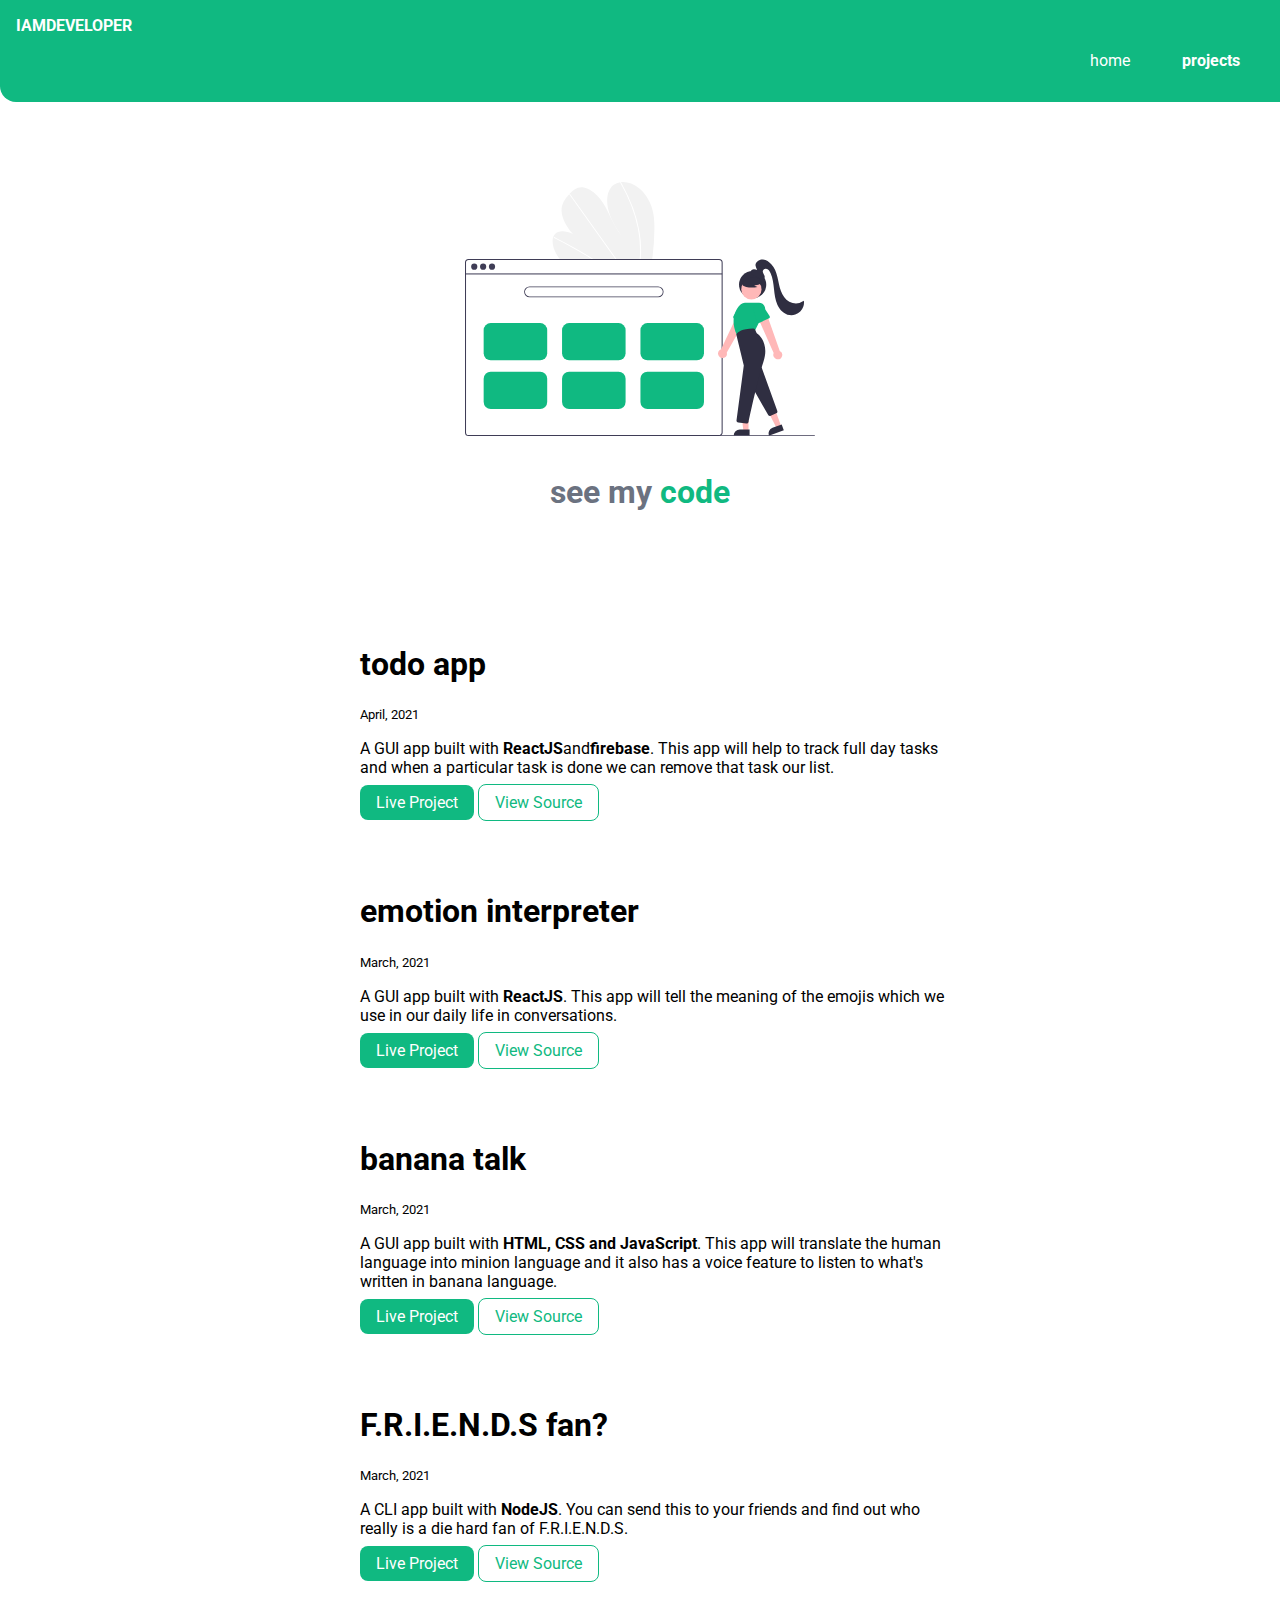
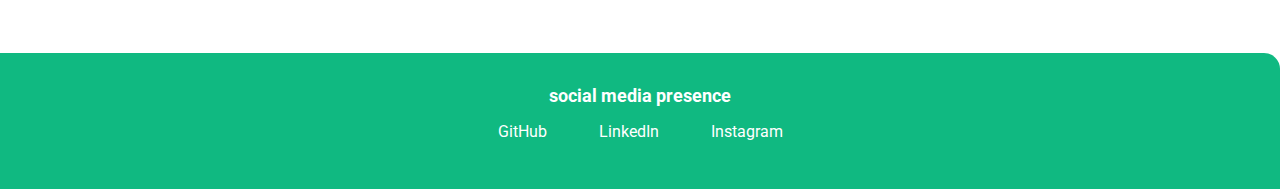
==== projects.html @ 9d8c52c2 "added a new project" ====
<!DOCTYPE html>
<html lang="en" dir="ltr">
  <head>
    <meta charset="utf-8" />
    <meta name="viewport" content="width=device-width, initial-scale=1.0" />
    <title>projects | nikitaagarwal</title>
    <link rel="stylesheet" href="styles.css" />
  </head>

  <body>
    <nav class="navigation container">
      <div class="nav-brand">
        IAMDEVELOPER
      </div>
      <ul class="list-non-bullet nav-pills">
        <li class="list-item-inline">
          <a class="link" href="index.html">home</a>
        </li>
        <li class="list-item-inline">
          <a class="link link-active" href="projects.html">projects</a>
        </li>
      </ul>
    </nav>

    <header class="hero">
      <img class="hero-image" src="images/portfolio.svg" />
      <h1 class="hero-heading">
        see my
        <span class="heading-inverted">code</span>
      </h1>
    </header>

    <ul class="list-non-bullet">
      <li>
        <div class="container container-centered">
          <h1 style="margin-top: 5rem;">todo app</h1>
          <small>April, 2021</small>
          <p>
            A GUI app built with
            <strong>ReactJS</strong>and<strong>firebase</strong>. This app will
            help to track full day tasks and when a particular task is done we
            can remove that task our list.
          </p>
          <a
            target="_blank"
            class="link link-primary"
            href="https://todoapp-d4fbc.web.app/"
          >
            Live Project</a
          >
          <a
            target="_blank"
            class="link link-secondary"
            href="https://github.com/29nikita/todo-app"
          >
            View Source</a
          >
        </div>
      </li>
      <li>
        <div class="container container-centered">
          <h1 style="margin-top: 5rem;">emotion interpreter</h1>
          <small>March, 2021</small>
          <p>
            A GUI app built with <strong>ReactJS</strong>. This app will tell
            the meaning of the emojis which we use in our daily life in
            conversations.
          </p>
          <a
            target="_blank"
            class="link link-primary"
            href="https://emoticons-interpreter.netlify.app"
          >
            Live Project</a
          >
          <a
            target="_blank"
            class="link link-secondary"
            href="https://github.com/29nikita/emotion-interpreter"
          >
            View Source</a
          >
        </div>
      </li>
      <li>
        <div class="container container-centered">
          <h1 style="margin-top: 5rem;">banana talk</h1>
          <small>March, 2021</small>
          <p>
            A GUI app built with <strong>HTML, CSS and JavaScript</strong>. This
            app will translate the human language into minion language and it
            also has a voice feature to listen to what's written in banana
            language.
          </p>
          <a
            target="_blank"
            class="link link-primary"
            href="https://bananatranslationpractice.netlify.app/"
          >
            Live Project</a
          >
          <a
            target="_blank"
            class="link link-secondary"
            href="https://github.com/29nikita/banana-speak-practice"
          >
            View Source</a
          >
        </div>
      </li>
      <li>
        <div class="container container-centered">
          <h1 style="margin-top: 5rem;">F.R.I.E.N.D.S fan?</h1>
          <small>March, 2021</small>
          <p>
            A CLI app built with <strong>NodeJS</strong>. You can send this to
            your friends and find out who really is a die hard fan of
            F.R.I.E.N.D.S.
          </p>
          <a
            target="_blank"
            class="link link-primary"
            href="https://replit.com/@29nikita/friends-quiz?embed=1&output=1"
          >
            Live Project</a
          >
          <a
            target="_blank"
            class="link link-secondary"
            href="https://github.com/29nikita/friends-quiz"
          >
            View Source</a
          >
        </div>
      </li>
    </ul>

    <footer class="footer">
      <div class="footer-header">
        social media presence
      </div>
      <ul class="social-links list-non-bullet">
        <li class="list-item-inline">
          <a target="_blank" class="link" href="https://github.com/29nikita"
            >GitHub</a
          >
        </li>
        <li class="list-item-inline">
          <a
            target="_blank"
            class="link"
            href="https://www.linkedin.com/in/nikita-agarwal-443453118/"
            >LinkedIn</a
          >
        </li>
        <li class="list-item-inline">
          <a
            target="_blank"
            class="link"
            href="https://www.instagram.com/_agarwal_nikita_/"
            >Instagram</a
          >
        </li>
      </ul>
    </footer>
  </body>
</html>
---- styles.css ----
@import url("https://fonts.googleapis.com/css2?family=Roboto:wght@400;700&display=swap");

:root {
  --primary-color: #10b981;
  --dark-gray: #6b7280;
  --off-white: #f3f4f6;
  --text-color: #536162;
}

body {
  font-family: "Roboto", sans-serif;
  margin: 0px;
}

hr {
  margin: 2rem 0rem;
}

.container {
  padding-left: 1rem;
  padding-right: 1rem;
}

.container-centered {
  margin: auto;
  max-width: 600px;
}

.link {
  box-sizing: border-box;
  text-decoration: none;
  padding: 0.5rem 1rem;
  margin-top: 5rem;
  margin-bottom: 1rem;
}

.link-primary {
  background-color: var(--primary-color);
  border-radius: 0.5rem;
  color: white;
}

.link-secondary {
  color: var(--primary-color);
  border-radius: 0.5rem;
  border: 1px solid var(--primary-color);
}

.list-non-bullet {
  list-style: none;
}

.list-item-inline {
  display: inline;
  padding: 0rem 0.5rem;
}

.navigation {
  background-color: var(--primary-color);
  color: white;
  padding: 1rem;
  border-bottom-left-radius: 1rem;
}

.navigation .nav-brand {
  font-weight: bold;
}

.nav-pills {
  text-align: right;
}

.navigation .link {
  color: white;
}

.navigation .link-active {
  font-weight: bold;
}

.hero {
  padding: 2rem;
  padding-top: 5rem;
}

.hero .hero-image {
  max-width: 350px;
  display: block;
  margin: auto;
}

.hero .hero-heading {
  padding-top: 1rem;
  color: var(--dark-gray);
  text-align: center;
}

.heading-inverted {
  color: var(--primary-color);
}

.section {
  padding: 2rem;
}

.section h1 {
  text-align: center;
}

.ow {
  background-color: var(--off-white);
}

.footer {
  background-color: var(--primary-color);
  padding: 2rem 1rem;
  text-align: center;
  color: white;
  border-top-right-radius: 1rem;
  margin-top: 5rem;
}

.footer .link {
  color: white;
}

.footer .footer-header {
  font-weight: bold;
  font-size: large;
}

.footer ul {
  padding-inline-start: 0px;
}

.blog-heading {
  margin-left: auto;
  margin-right: auto;
  max-width: 42rem;
  padding: 2.625rem 1.3125rem;
  font-weight: lighter;
}

.blog-heading .blog-content {
  color: var(--text-color);
  font-weight: normal;
}
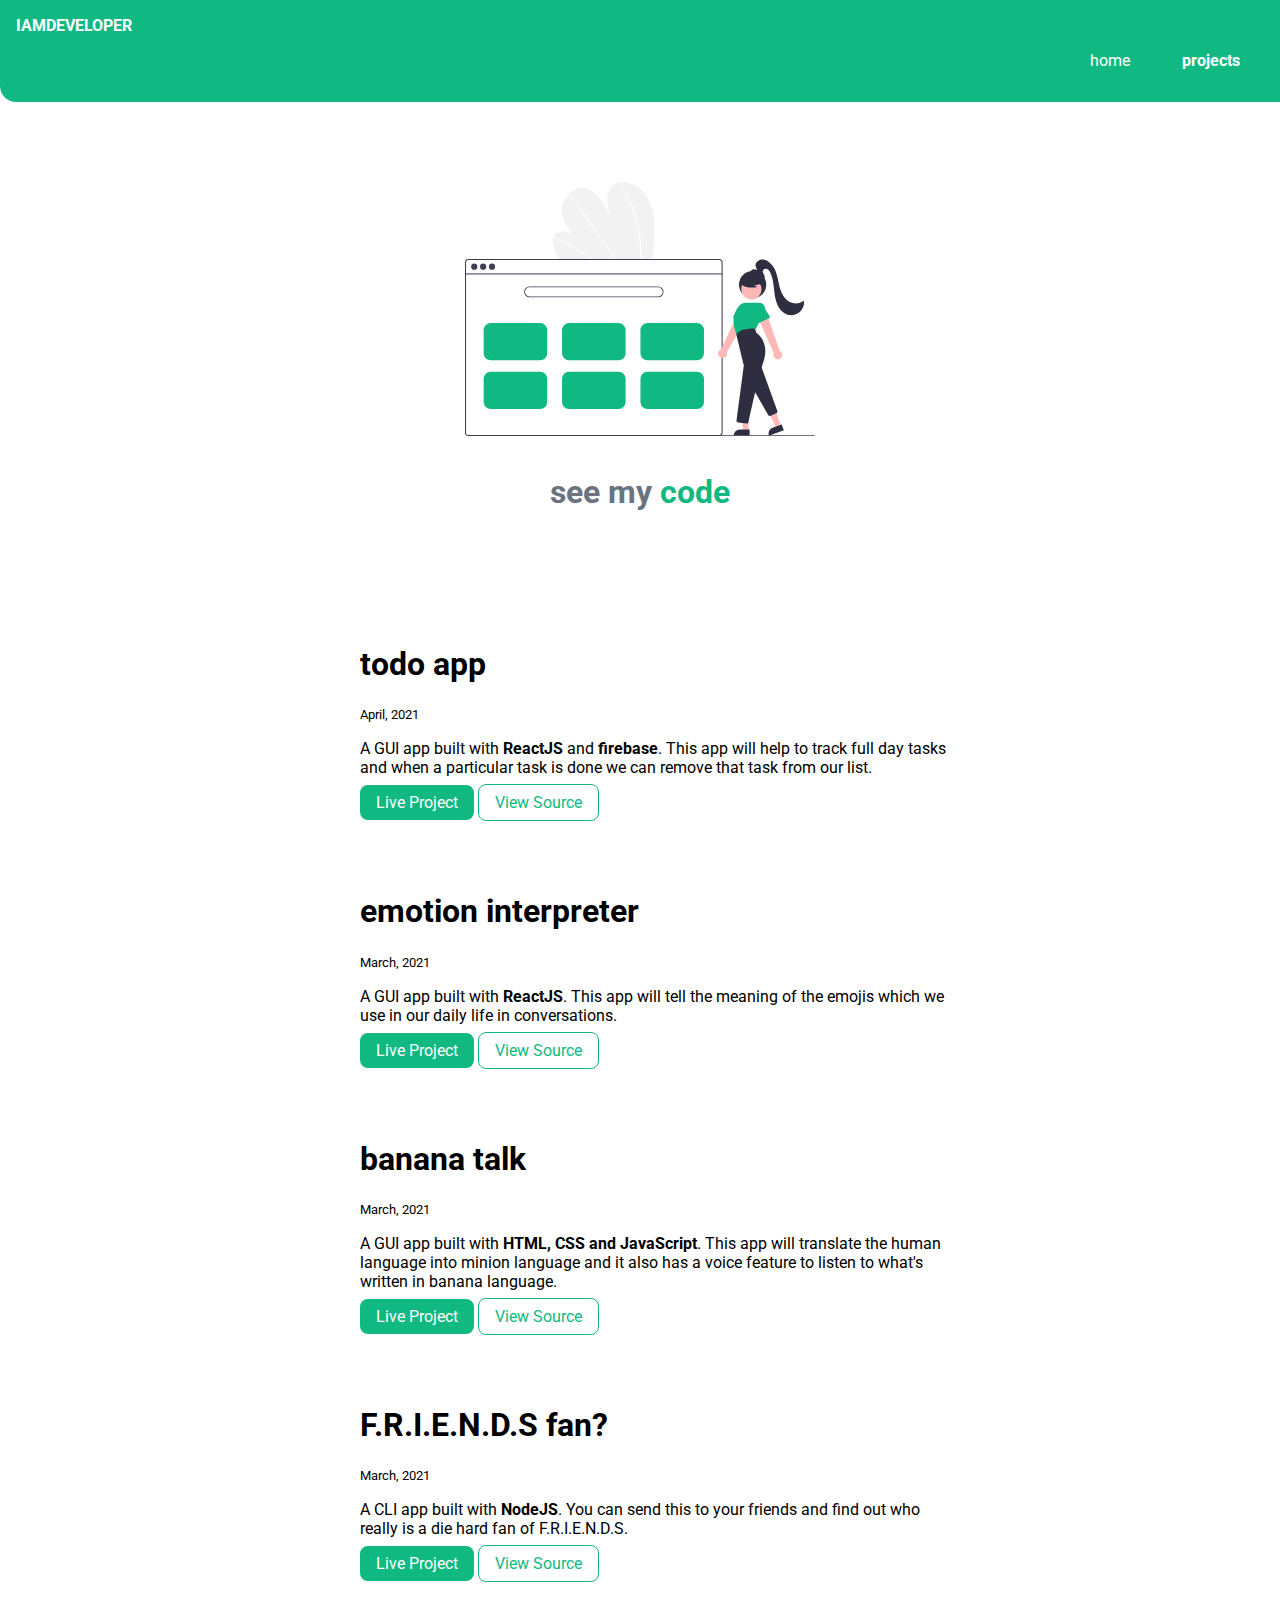
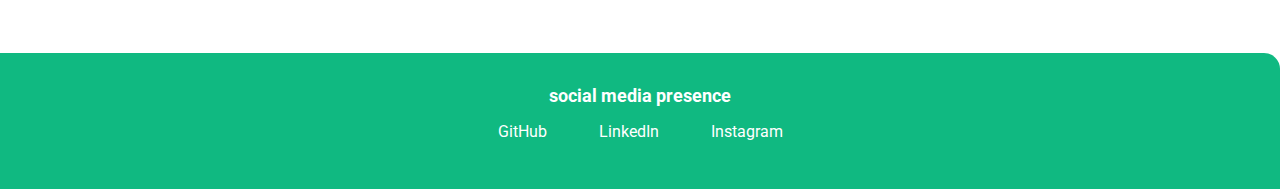
==== commit f7ac0fdd: "some minor changes" ====
--- a/projects.html
+++ b/projects.html
@@ -37,9 +37,9 @@
           <small>April, 2021</small>
           <p>
             A GUI app built with
-            <strong>ReactJS</strong>and<strong>firebase</strong>. This app will
-            help to track full day tasks and when a particular task is done we
-            can remove that task our list.
+            <strong>ReactJS</strong> and <strong> firebase</strong>. This app
+            will help to track full day tasks and when a particular task is done
+            we can remove that task from our list.
           </p>
           <a
             target="_blank"
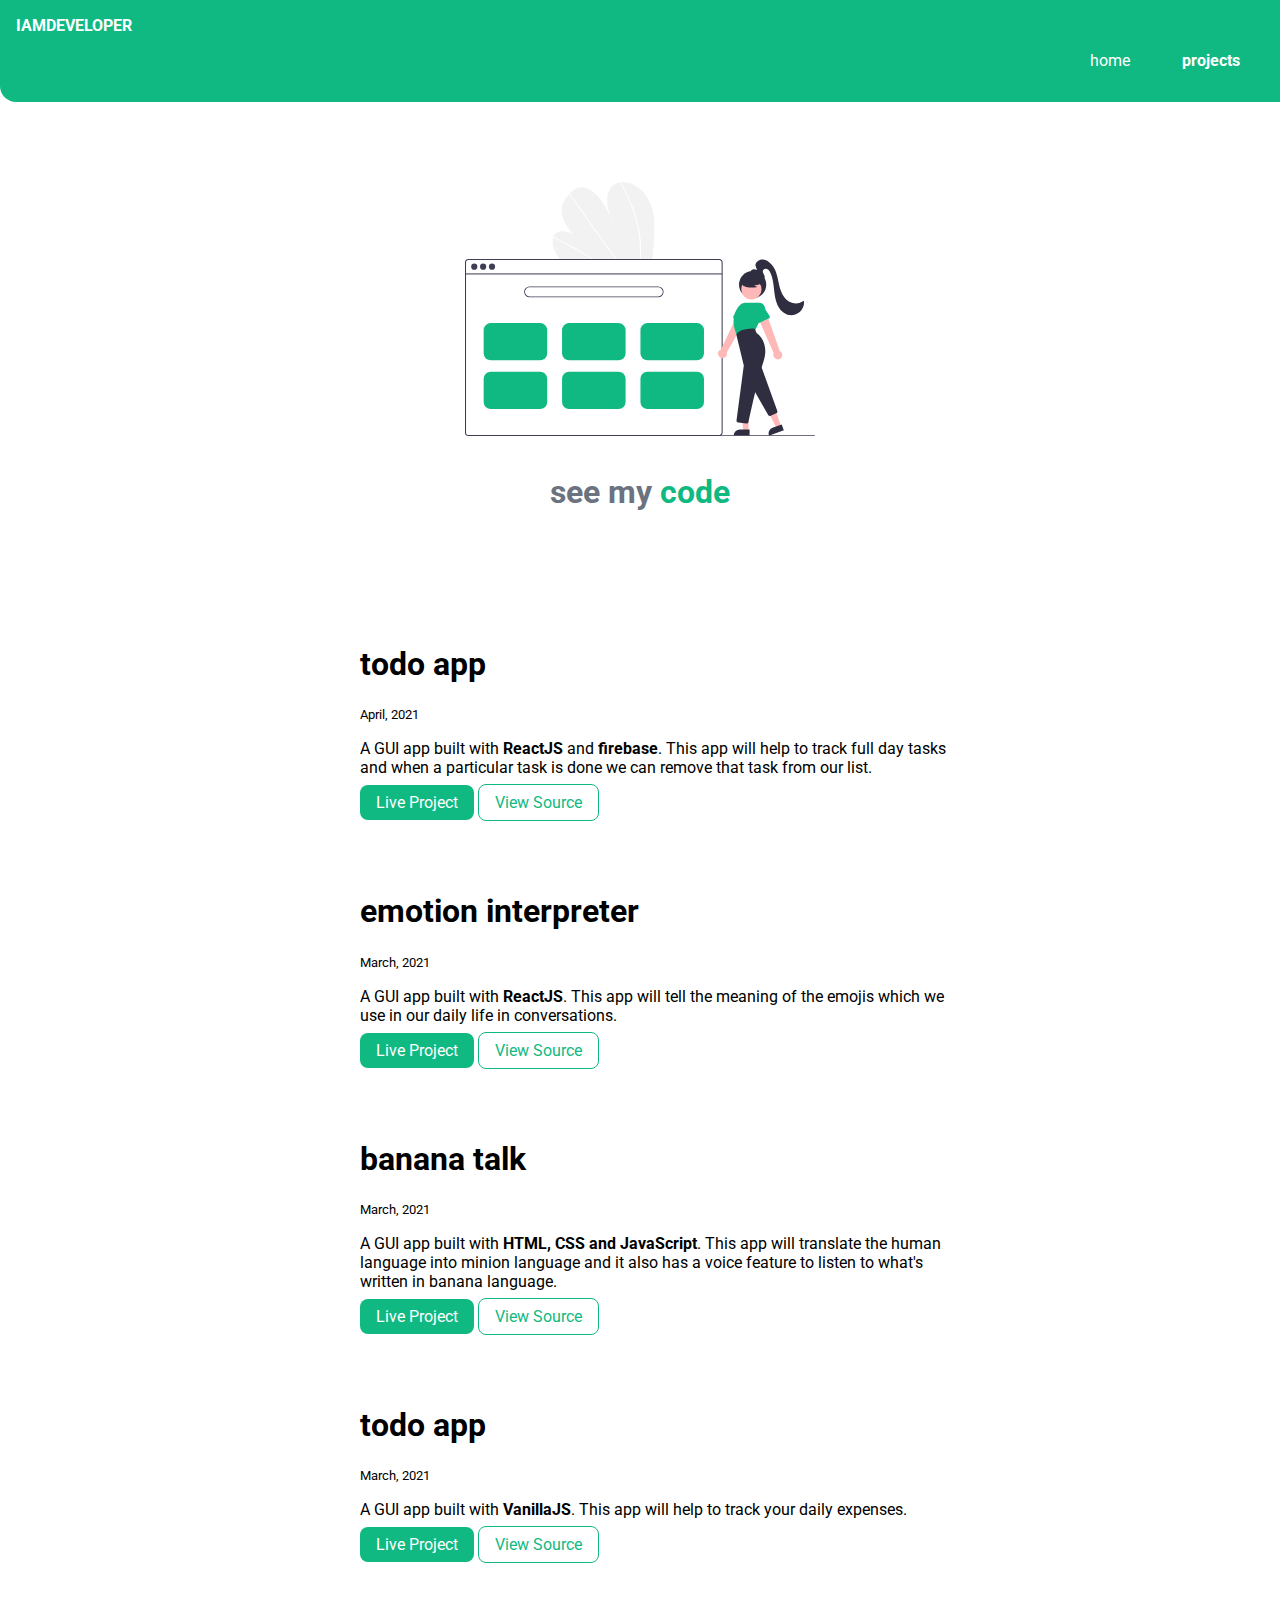
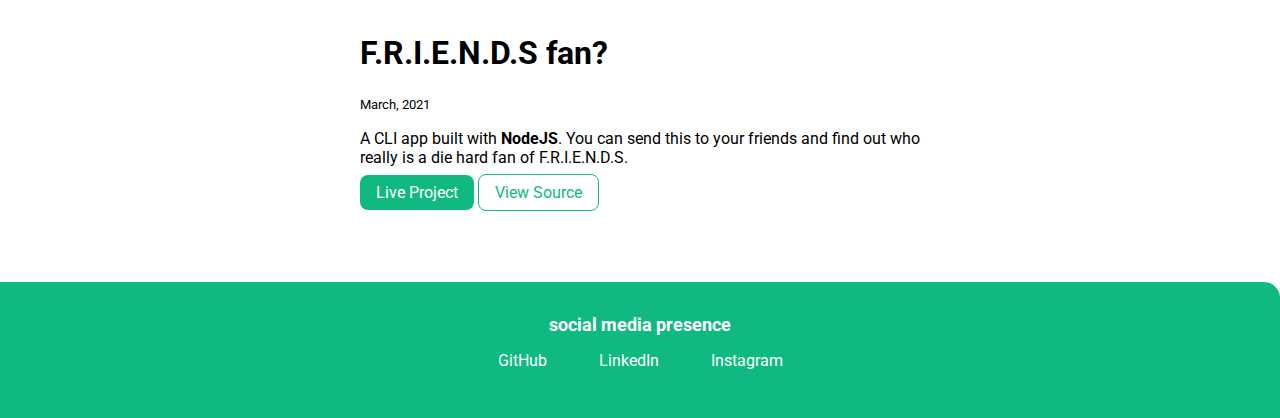
==== commit 425ec971: "added a new project" ====
--- a/projects.html
+++ b/projects.html
@@ -108,6 +108,31 @@
           >
         </div>
       </li>
+	  <li>
+        <div class="container container-centered">
+          <h1 style="margin-top: 5rem;">todo app</h1>
+          <small>March, 2021</small>
+          <p>
+            A GUI app built with
+            <strong>VanillaJS</strong>. This app
+            will help to track your daily expenses.
+          </p>
+          <a
+            target="_blank"
+            class="link link-primary"
+            href="https://expensetrackervanillajs.netlify.app/"
+          >
+            Live Project</a
+          >
+          <a
+            target="_blank"
+            class="link link-secondary"
+            href="https://github.com/29nikita/expense-tracker"
+          >
+            View Source</a
+          >
+        </div>
+      </li>
       <li>
         <div class="container container-centered">
           <h1 style="margin-top: 5rem;">F.R.I.E.N.D.S fan?</h1>
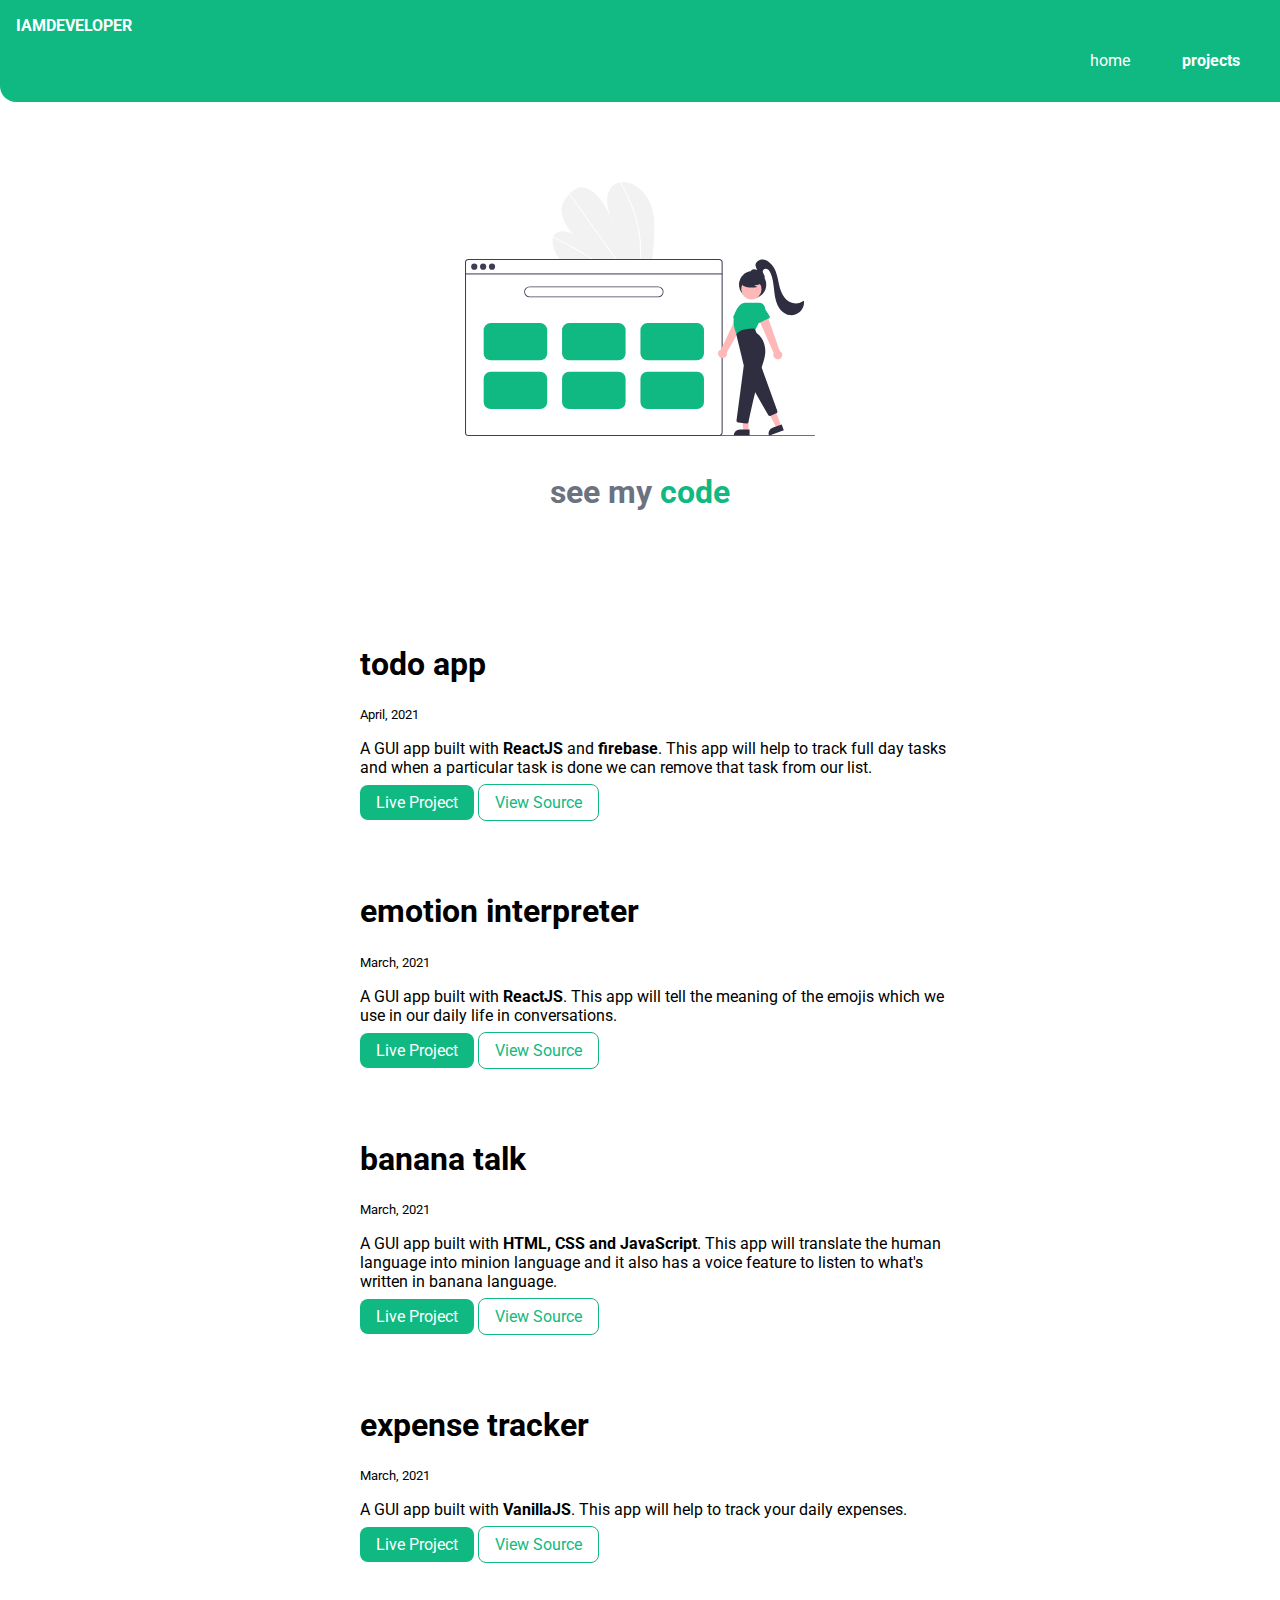
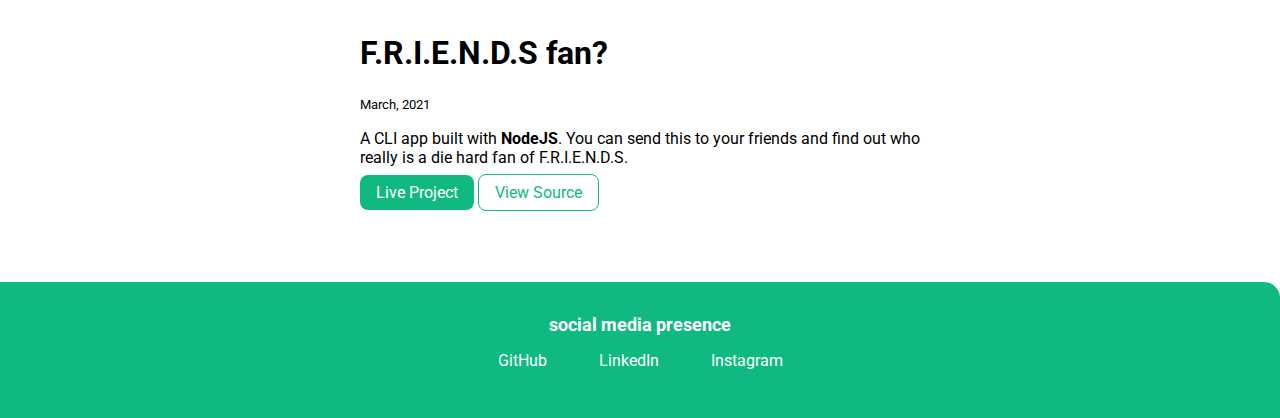
==== commit db63f16a: "minor changes" ====
--- a/projects.html
+++ b/projects.html
@@ -108,14 +108,14 @@
           >
         </div>
       </li>
-	  <li>
+      <li>
         <div class="container container-centered">
-          <h1 style="margin-top: 5rem;">todo app</h1>
+          <h1 style="margin-top: 5rem;">expense tracker</h1>
           <small>March, 2021</small>
           <p>
             A GUI app built with
-            <strong>VanillaJS</strong>. This app
-            will help to track your daily expenses.
+            <strong>VanillaJS</strong>. This app will help to track your daily
+            expenses.
           </p>
           <a
             target="_blank"
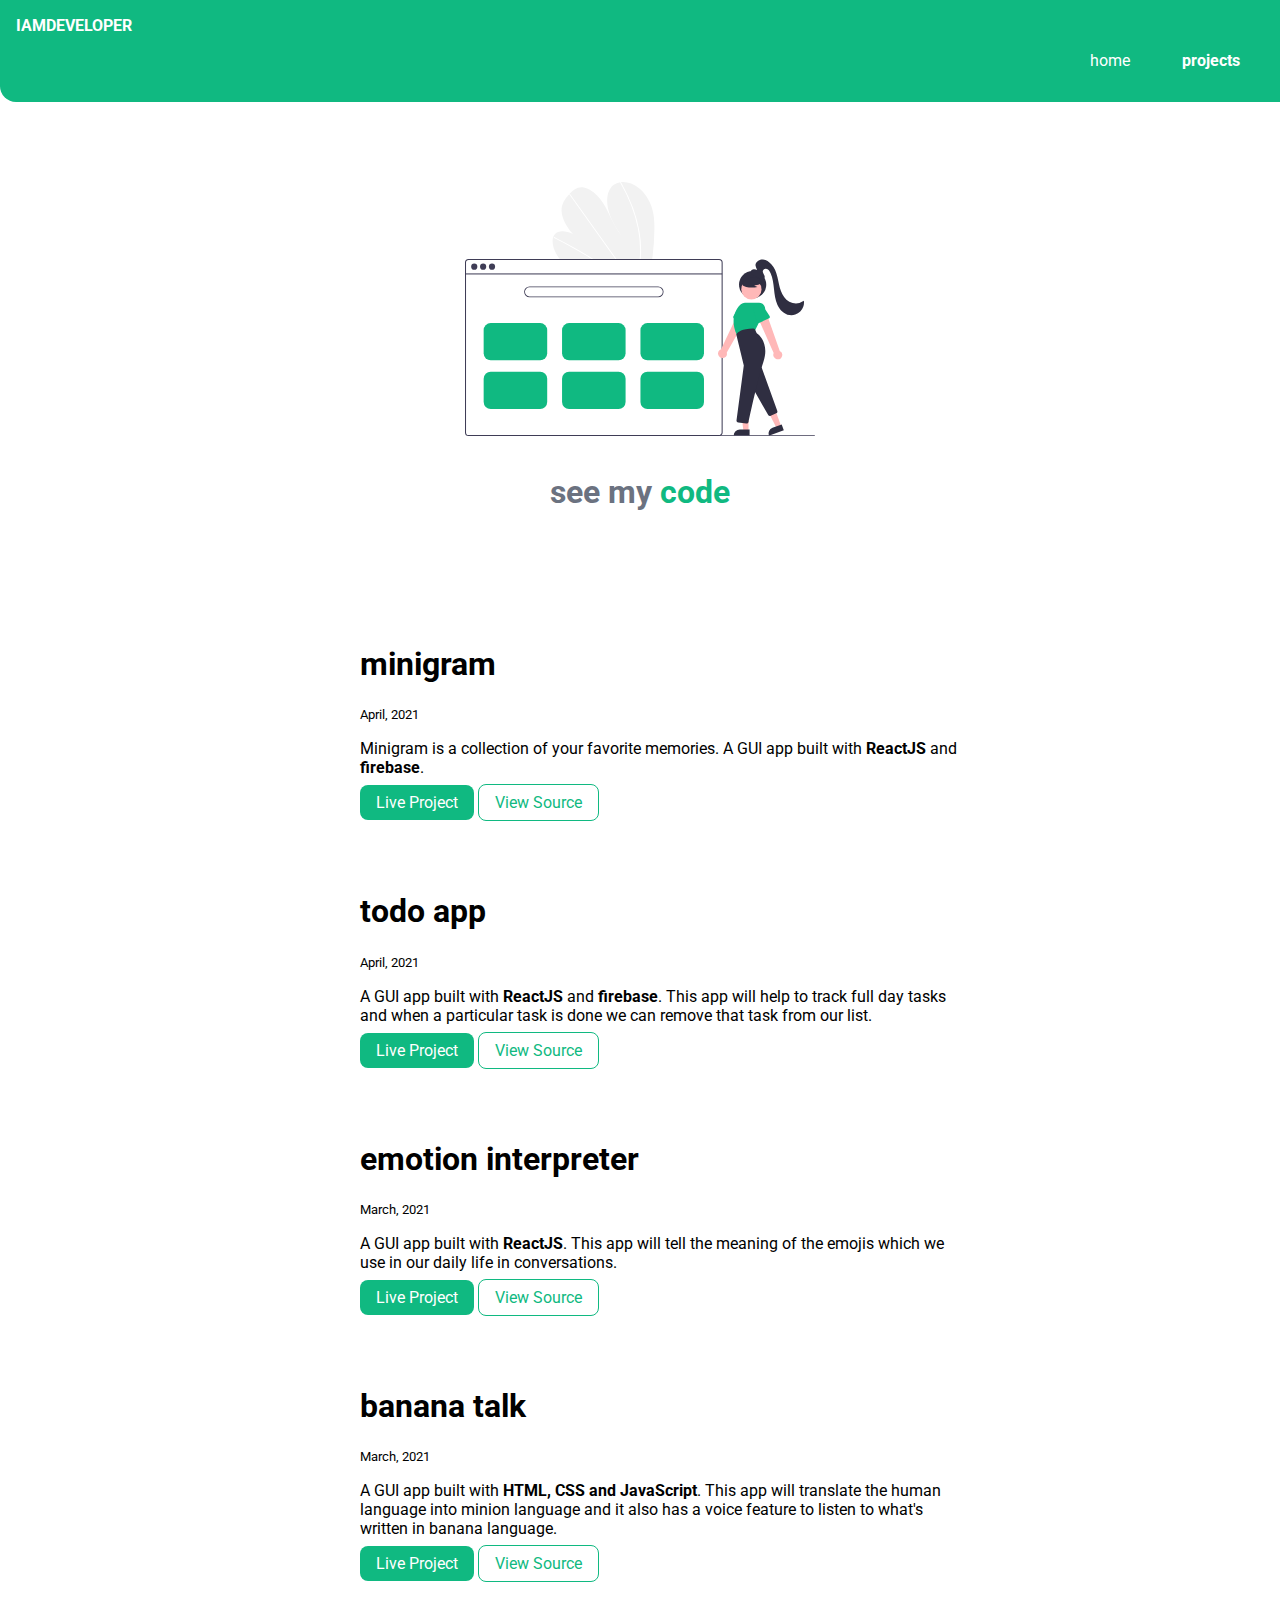
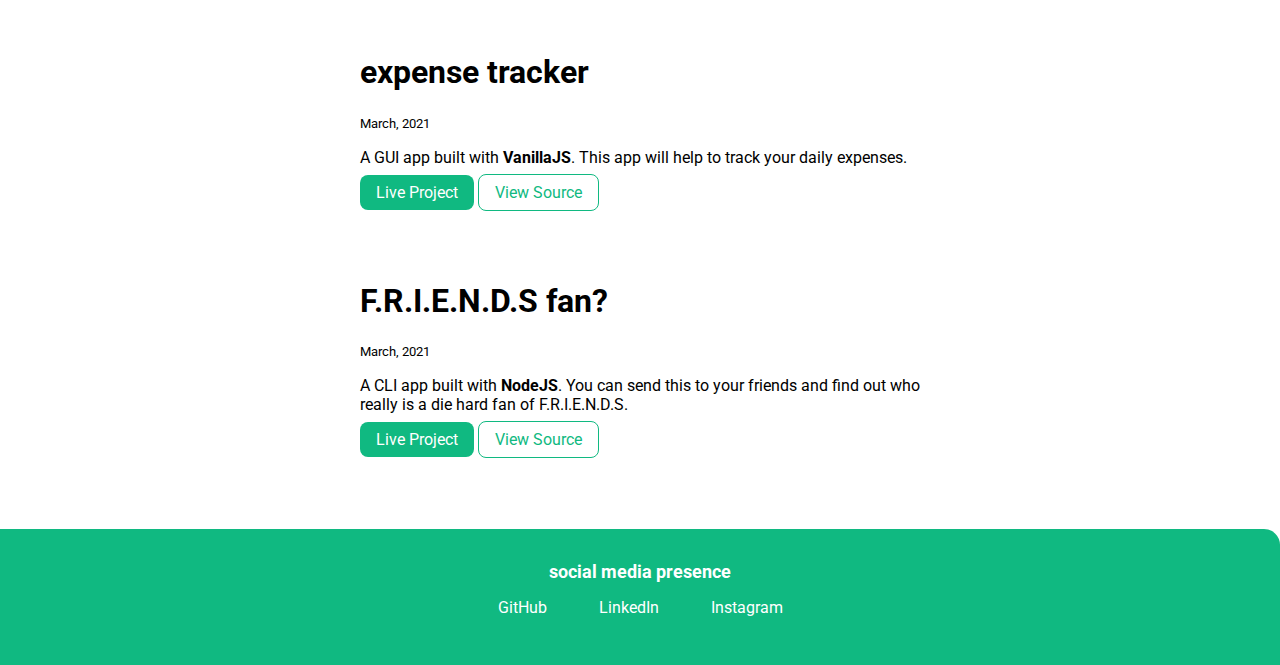
==== commit 2a7b1ec9: "added a new project" ====
--- a/projects.html
+++ b/projects.html
@@ -33,6 +33,31 @@
     <ul class="list-non-bullet">
       <li>
         <div class="container container-centered">
+          <h1 style="margin-top: 5rem;">minigram</h1>
+          <small>April, 2021</small>
+          <p>
+            Minigram is a collection of your favorite memories. A GUI app built
+            with
+            <strong>ReactJS</strong> and <strong> firebase</strong>.
+          </p>
+          <a
+            target="_blank"
+            class="link link-primary"
+            href="https://mim-e34db.web.app/"
+          >
+            Live Project</a
+          >
+          <a
+            target="_blank"
+            class="link link-secondary"
+            href="https://github.com/29nikita/minigram"
+          >
+            View Source</a
+          >
+        </div>
+      </li>
+      <li>
+        <div class="container container-centered">
           <h1 style="margin-top: 5rem;">todo app</h1>
           <small>April, 2021</small>
           <p>
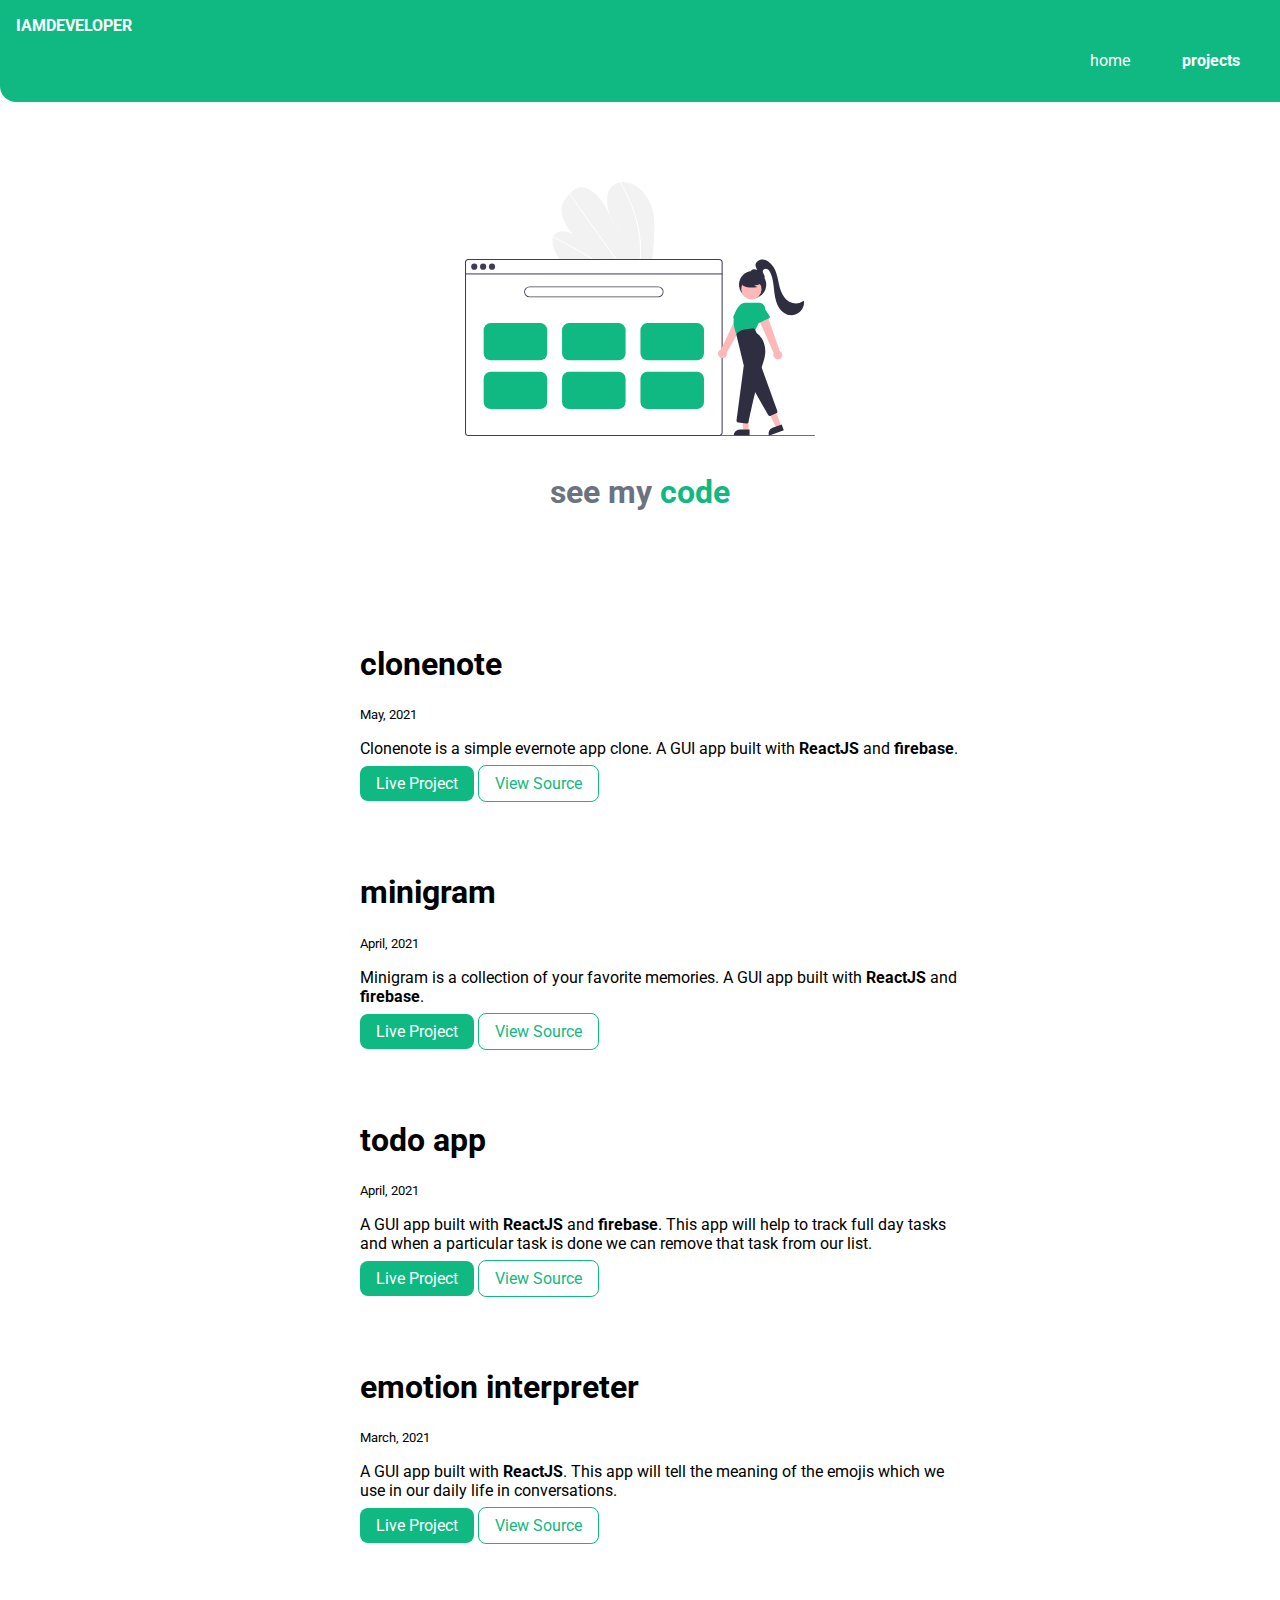
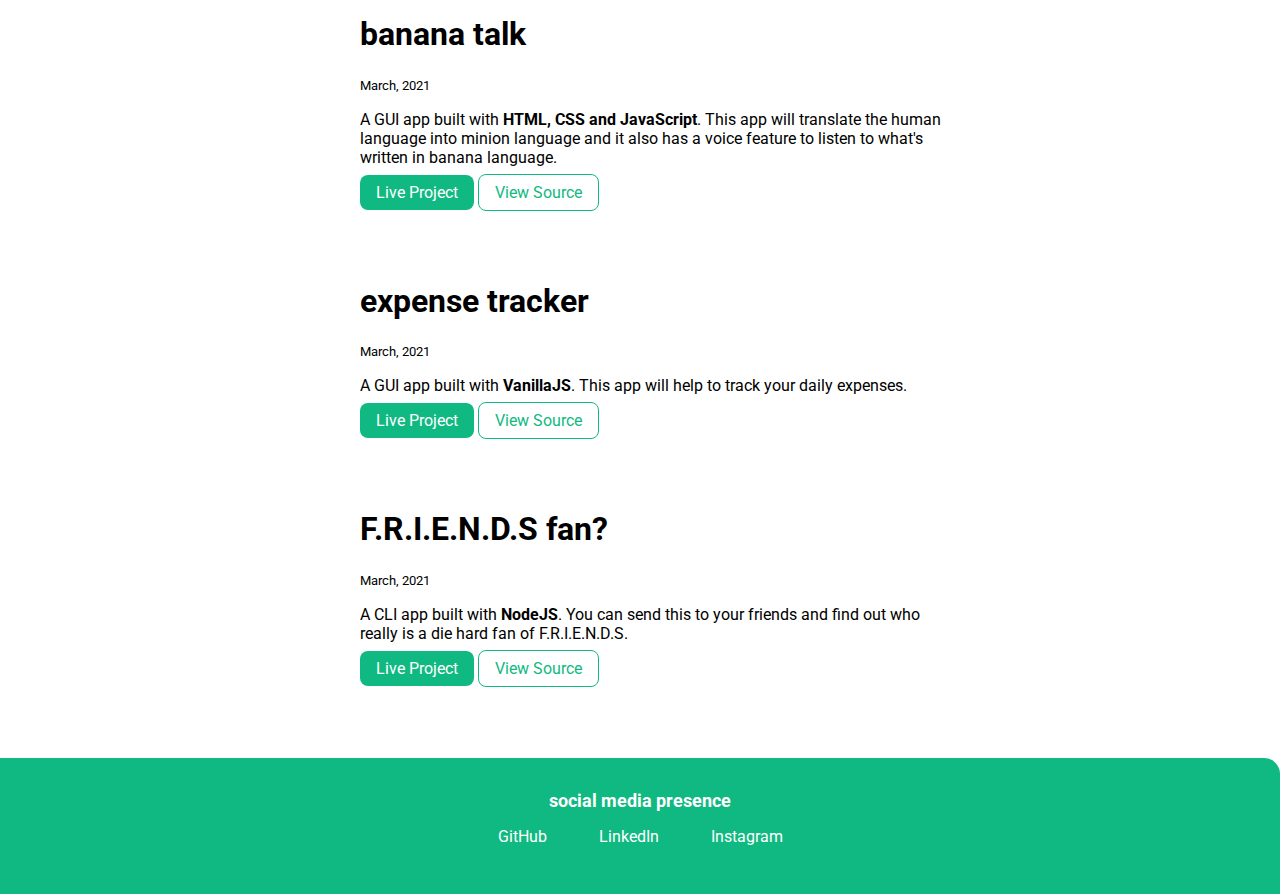
==== commit 456cb528: "added a new project" ====
--- a/projects.html
+++ b/projects.html
@@ -33,12 +33,36 @@
     <ul class="list-non-bullet">
       <li>
         <div class="container container-centered">
+          <h1 style="margin-top: 5rem;">clonenote</h1>
+          <small>May, 2021</small>
+          <p>
+            Clonenote is a simple evernote app clone. A GUI app built with
+            <strong> ReactJS</strong> and <strong> firebase</strong>.
+          </p>
+          <a
+            target="_blank"
+            class="link link-primary"
+            href="https://clonenote-ad6d1.web.app/"
+          >
+            Live Project</a
+          >
+          <a
+            target="_blank"
+            class="link link-secondary"
+            href="https://github.com/29nikita/clonenote"
+          >
+            View Source</a
+          >
+        </div>
+      </li>
+      <li>
+        <div class="container container-centered">
           <h1 style="margin-top: 5rem;">minigram</h1>
           <small>April, 2021</small>
           <p>
             Minigram is a collection of your favorite memories. A GUI app built
             with
-            <strong>ReactJS</strong> and <strong> firebase</strong>.
+            <strong> ReactJS</strong> and <strong> firebase</strong>.
           </p>
           <a
             target="_blank"
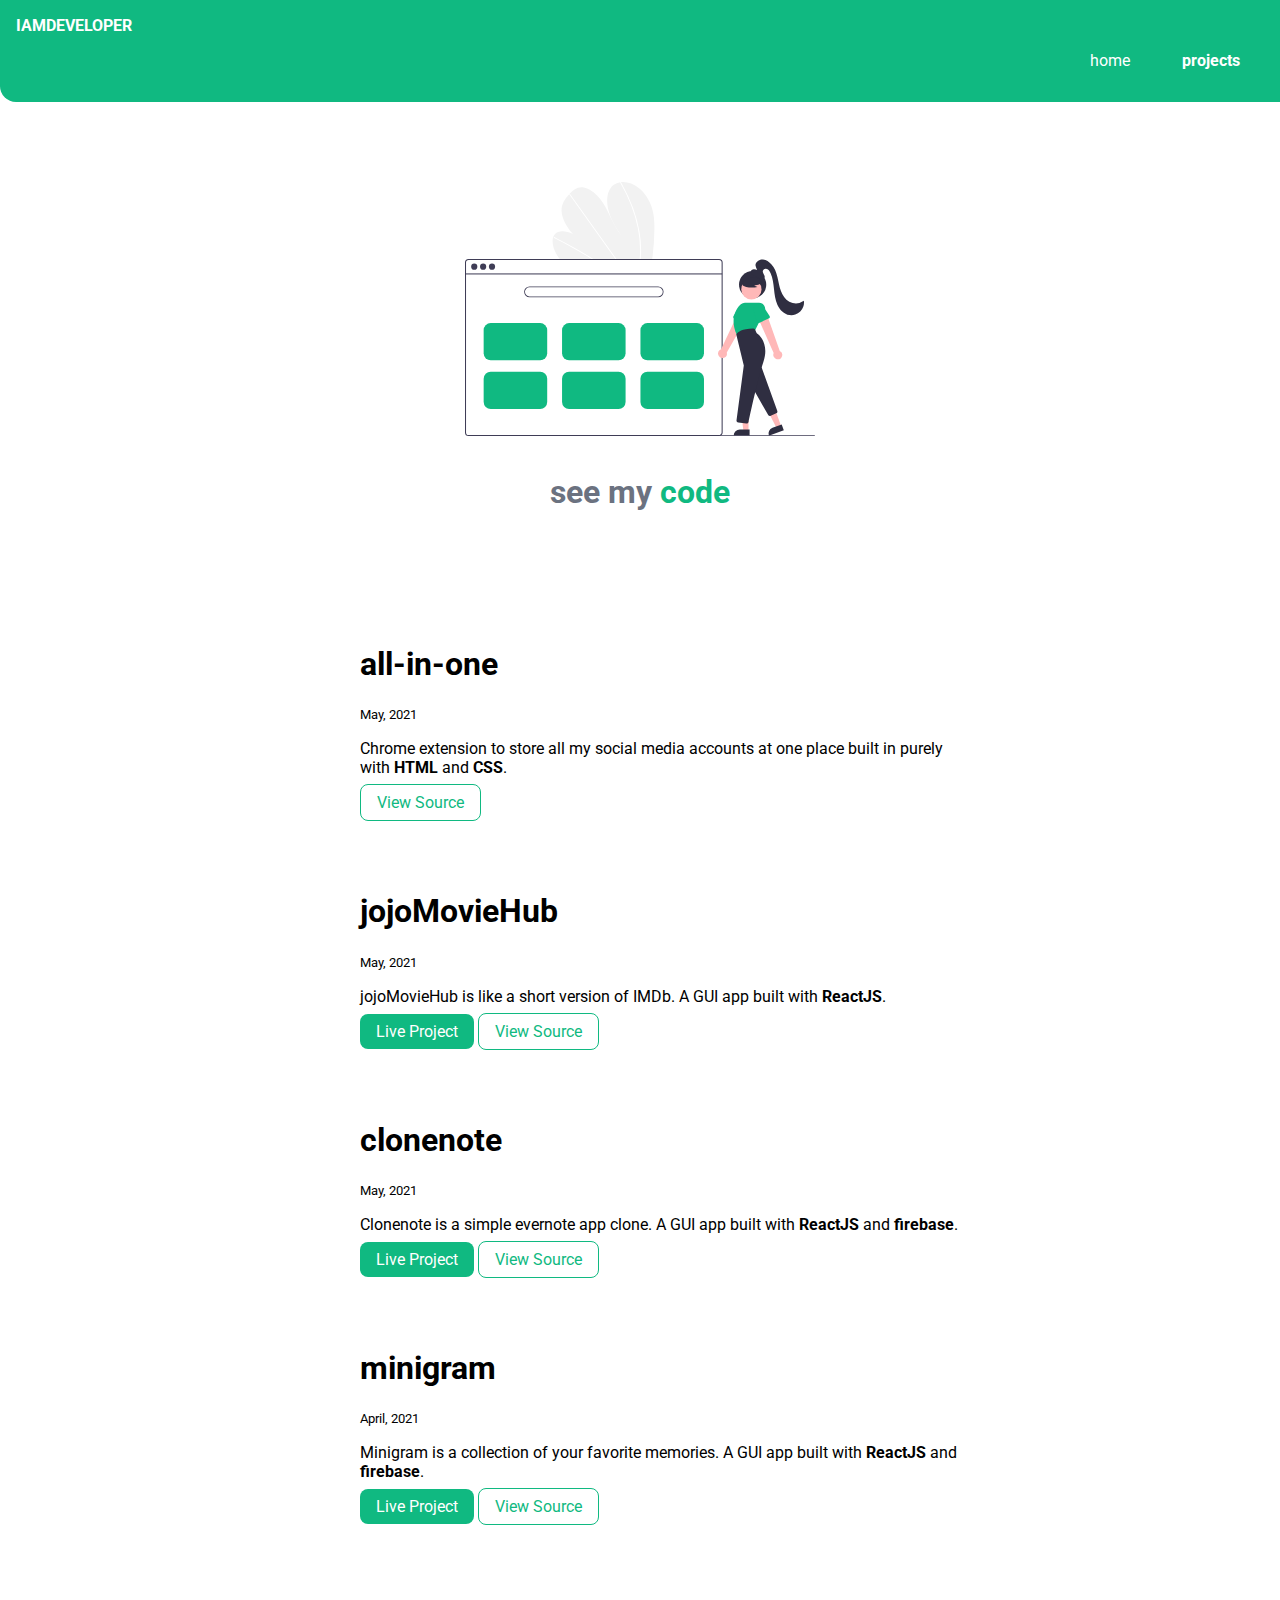
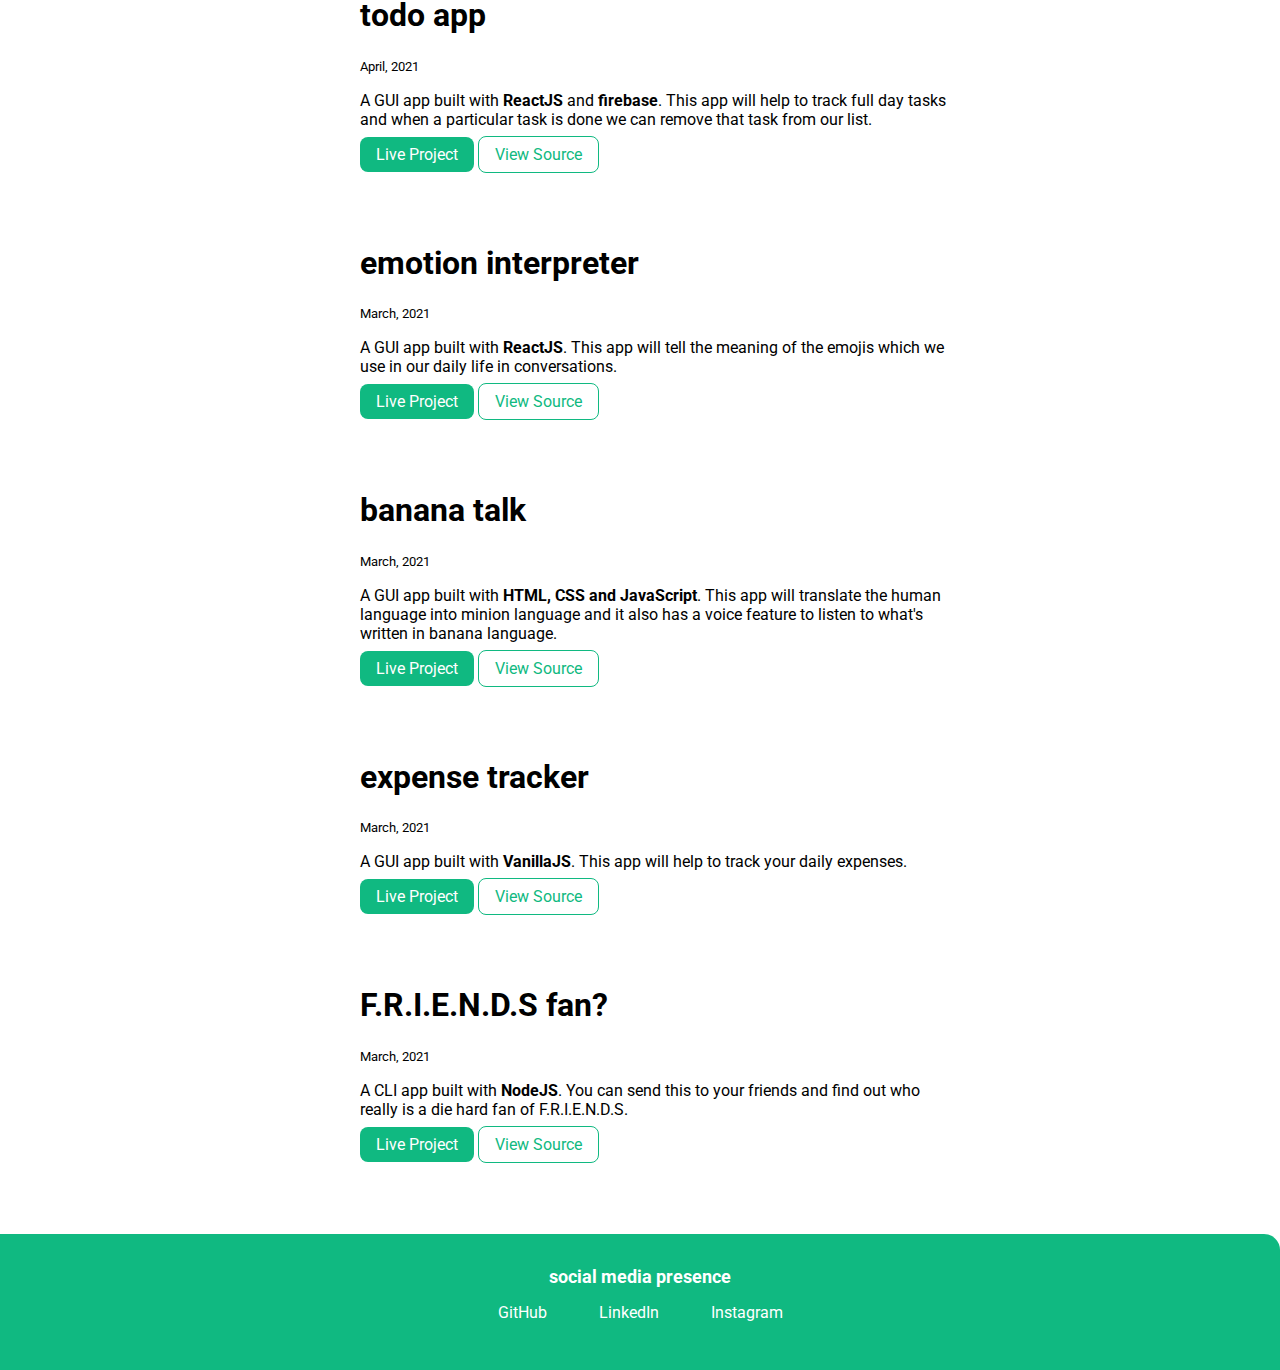
==== commit bc932167: "added new projects" ====
--- a/projects.html
+++ b/projects.html
@@ -33,6 +33,49 @@
     <ul class="list-non-bullet">
       <li>
         <div class="container container-centered">
+          <h1 style="margin-top: 5rem;">all-in-one</h1>
+          <small>May, 2021</small>
+          <p>
+            Chrome extension to store all my social media accounts at one place
+            built in purely with <strong>HTML </strong>and <strong>CSS</strong>.
+          </p>
+
+          <a
+            target="_blank"
+            class="link link-secondary"
+            href="https://github.com/29nikita/all-in-one"
+          >
+            View Source</a
+          >
+        </div>
+      </li>
+      <li>
+        <div class="container container-centered">
+          <h1 style="margin-top: 5rem;">jojoMovieHub</h1>
+          <small>May, 2021</small>
+          <p>
+            jojoMovieHub is like a short version of IMDb. A GUI app built with
+            <strong> ReactJS</strong>.
+          </p>
+          <a
+            target="_blank"
+            class="link link-primary"
+            href="https://jojo-movie-hub.netlify.app/"
+          >
+            Live Project</a
+          >
+          <a
+            target="_blank"
+            class="link link-secondary"
+            href="https://github.com/29nikita/jojo-movie-hub"
+          >
+            View Source</a
+          >
+        </div>
+      </li>
+
+      <li>
+        <div class="container container-centered">
           <h1 style="margin-top: 5rem;">clonenote</h1>
           <small>May, 2021</small>
           <p>
